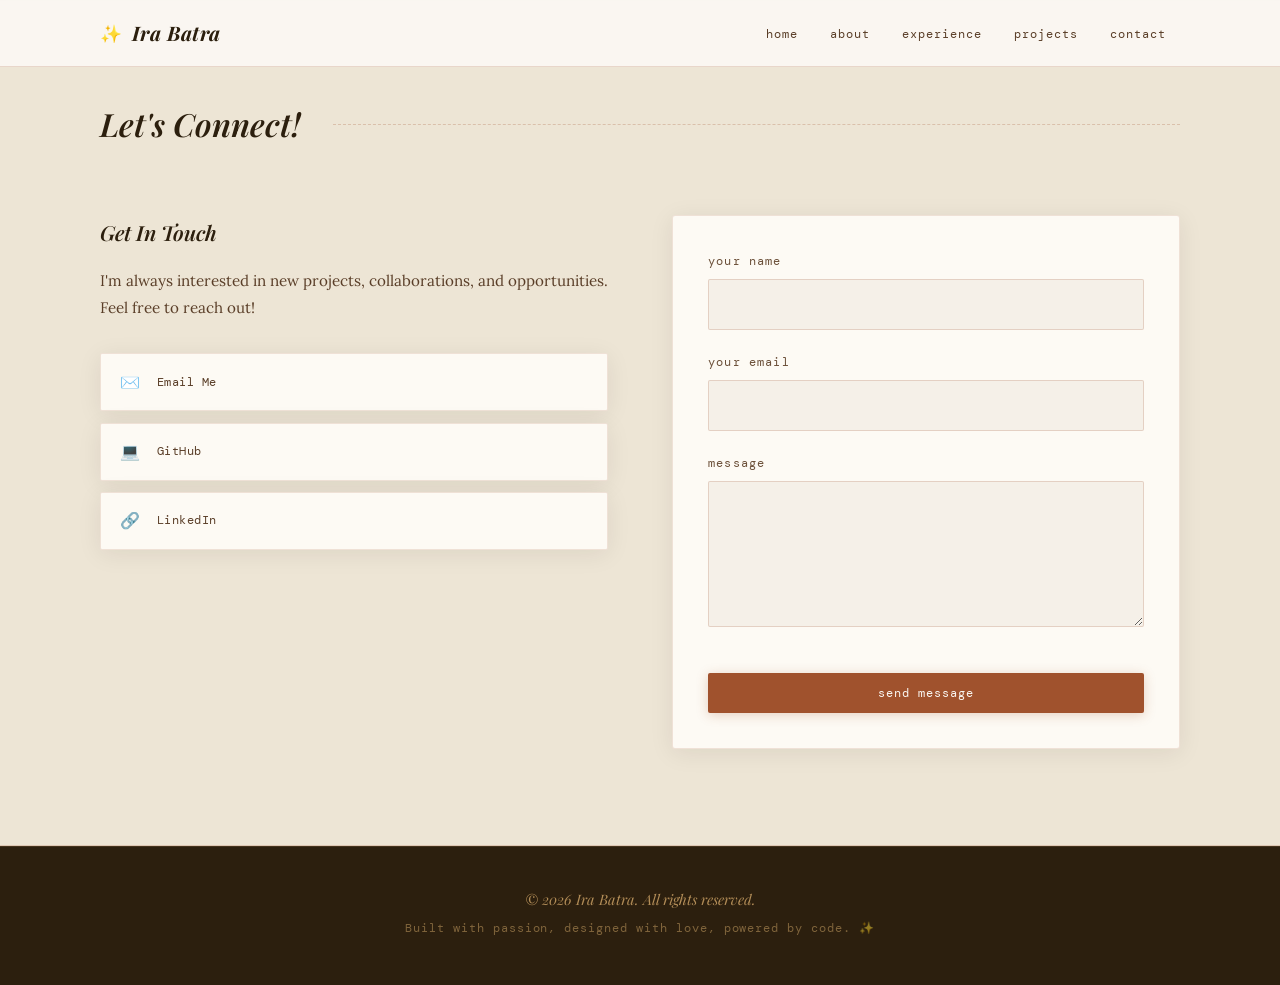
==== contact.html @ 622c117f "Changed Layout" ====
<!DOCTYPE html>
<html lang="en">
<head>
    <meta charset="UTF-8">
    <meta name="viewport" content="width=device-width, initial-scale=1.0">
    <title>Contact - Ira Batra</title>
    <link rel="stylesheet" href="css/style.css">
</head>
<body>
    <!-- Navigation -->
    <nav class="navbar">
        <div class="nav-container">
            <div class="nav-logo">
                <span class="logo-icon">✨</span>
                <span class="logo-text">Ira Batra</span>
            </div>
            <ul class="nav-menu">
                <li><a href="index.html" class="nav-link">Home</a></li>
                <li><a href="index.html#about" class="nav-link">About</a></li>
                <li><a href="experience.html" class="nav-link">Experience</a></li>
                <li><a href="projects.html" class="nav-link">Projects</a></li>
                <li><a href="contact.html" class="nav-link">Contact</a></li>
            </ul>
            <div class="hamburger">
                <span></span>
                <span></span>
                <span></span>
            </div>
        </div>
    </nav>

    <!-- Contact Section -->
    <section id="contact" class="contact">
        <div class="section-header">
            <h2>Let's Connect!</h2>
            <div class="header-line"></div>
        </div>
        <div class="contact-container">
            <div class="contact-info">
                <h3>Get In Touch</h3>
                <p>I'm always interested in new projects, collaborations, and opportunities. Feel free to reach out!</p>
                <div class="contact-links-group">
                    <a href="mailto:irabatra21@gmail.com" class="contact-link">
                        <span class="link-icon">✉️</span>
                        <span>Email Me</span>
                    </a>
                    <a href="https://github.com/iba21-04" target="_blank" class="contact-link">
                        <span class="link-icon">💻</span>
                        <span>GitHub</span>
                    </a>
                    <a href="https://www.linkedin.com/in/ira-batra-20b512243/" target="_blank" class="contact-link">
                        <span class="link-icon">🔗</span>
                        <span>LinkedIn</span>
                    </a>
                </div>
            </div>

            <form class="contact-form" id="contactForm">
                <div class="form-group">
                    <label for="name">Your Name</label>
                    <input type="text" id="name" name="name" required>
                    <div class="input-glow"></div>
                </div>

                <div class="form-group">
                    <label for="email">Your Email</label>
                    <input type="email" id="email" name="email" required>
                    <div class="input-glow"></div>
                </div>

                <div class="form-group">
                    <label for="message">Message</label>
                    <textarea id="message" name="message" rows="5" required></textarea>
                    <div class="input-glow"></div>
                </div>

                <button type="submit" class="btn btn-primary btn-submit">Send Message</button>
            </form>
        </div>
    </section>

    <!-- Footer -->
    <footer class="footer">
        <div class="footer-content">
            <p>&copy; 2026 Ira Batra. All rights reserved.</p>
            <p>Built with passion, designed with love, powered by code. ✨</p>
        </div>
    </footer>

    <!-- Scroll to Top Button -->
    <button class="scroll-to-top" onclick="scrollToTop()">↑</button>

    <script src="js/script.js"></script>
</body>
</html>
---- css/style.css ----
@import url('https://fonts.googleapis.com/css2?family=Playfair+Display:ital,wght@0,400;0,600;0,700;1,400;1,600&family=Lora:ital,wght@0,400;0,500;1,400&family=DM+Mono:ital,wght@0,400;0,500;1,400&display=swap');

:root {
    --parchment: #f5f0e8;
    --parchment-warm: #ede5d5;
    --parchment-deep: #e0d4c0;
    --cream: #faf7f2;
    --cream-dark: #f0ead8;
    --flour: #f9f6f0;
    --ink: #2c1f0e;
    --ink-light: #4a3728;
    --ink-mid: #6b4f38;
    --brown-warm: #8b5e3c;
    --cinnamon: #a0522d;
    --cinnamon-light: #c47b4a;
    --vanilla: #d4a96a;
    --caramel: #c8860a;
    --caramel-light: #e8a830;
    --rye: #b8956a;
    --card-bg: #fdfaf4;
    --card-border: rgba(160, 82, 45, 0.15);
    --divider: rgba(160, 82, 45, 0.2);
    --text-primary: #2c1f0e;
    --text-secondary: #5a3e28;
    --text-muted: #8a6a50;
    --text-light: #b8956a;
    --shadow-warm: 0 4px 24px rgba(44, 31, 14, 0.08);
    --shadow-hover: 0 12px 40px rgba(44, 31, 14, 0.14);
    --glow-cinnamon: 0 0 0 3px rgba(160, 82, 45, 0.12);
    --transition: all 0.35s cubic-bezier(0.4, 0, 0.2, 1);
    --font-display: 'Playfair Display', Georgia, serif;
    --font-body: 'Lora', Georgia, serif;
    --font-mono: 'DM Mono', 'Courier New', monospace;
}

* { margin: 0; padding: 0; box-sizing: border-box; }
html { scroll-behavior: smooth; }

body {
    font-family: var(--font-body);
    background: var(--cream);
    color: var(--text-primary);
    line-height: 1.7;
    overflow-x: hidden;
}

body::after {
    content: '';
    position: fixed;
    inset: 0;
    background: radial-gradient(ellipse at 50% 0%, rgba(212, 169, 106, 0.06) 0%, transparent 60%);
    pointer-events: none;
    z-index: 0;
}

/* ==================== NAVBAR ==================== */
.navbar {
    position: fixed;
    top: 0;
    width: 100%;
    background: rgba(250, 247, 242, 0.96);
    backdrop-filter: blur(8px);
    border-bottom: 1px solid var(--divider);
    z-index: 1000;
    padding: 1rem 0;
}

.nav-container {
    max-width: 1160px;
    margin: 0 auto;
    display: flex;
    justify-content: space-between;
    align-items: center;
    padding: 0 2.5rem;
}

.nav-logo {
    display: flex;
    align-items: center;
    gap: 0.6rem;
    font-family: var(--font-display);
    font-size: 1.25rem;
    font-weight: 700;
    color: var(--ink);
    letter-spacing: 0.02em;
    font-style: italic;
}

.logo-icon {
    font-size: 1.1rem;
    font-style: normal;
}

.nav-menu {
    display: flex;
    list-style: none;
    gap: 0.2rem;
}

.nav-link {
    color: var(--text-secondary);
    text-decoration: none;
    font-family: var(--font-mono);
    font-size: 0.78rem;
    letter-spacing: 0.08em;
    padding: 0.4rem 0.9rem;
    border-radius: 20px;
    transition: var(--transition);
    text-transform: lowercase;
}

.nav-link:hover {
    color: var(--cinnamon);
    background: rgba(160, 82, 45, 0.07);
}

.hamburger {
    display: none;
    flex-direction: column;
    cursor: pointer;
    gap: 0.4rem;
}

.hamburger span {
    width: 22px;
    height: 1.5px;
    background: var(--ink);
    border-radius: 1px;
    transition: var(--transition);
}

/* ==================== HERO ==================== */
.hero {
    min-height: 100vh;
    display: flex;
    align-items: center;
    margin-top: 60px;
    position: relative;
    overflow: hidden;
    background: var(--cream);
}

.hero::before {
    content: '';
    position: absolute;
    inset: 0;
    background-image: repeating-linear-gradient(
        transparent,
        transparent 39px,
        rgba(160, 82, 45, 0.05) 39px,
        rgba(160, 82, 45, 0.05) 40px
    );
    pointer-events: none;
}

.hero::after {
    content: '';
    position: absolute;
    top: 0; left: 200px;
    width: 1px; height: 100%;
    background: rgba(212, 169, 106, 0.2);
    pointer-events: none;
}

.hero-content {
    display: grid;
    grid-template-columns: 1fr auto;
    gap: 5rem;
    align-items: center;
    max-width: 1160px;
    margin: 0 auto;
    padding: 0 2.5rem;
    position: relative;
    z-index: 1;
}

.hero-text::before {
    content: 'portfolio.recipe';
    display: block;
    font-family: var(--font-mono);
    font-size: 0.72rem;
    color: var(--text-muted);
    letter-spacing: 0.12em;
    margin-bottom: 1.5rem;
}

.hero-text h1 {
    font-family: var(--font-display);
    font-size: 4rem;
    font-weight: 700;
    color: var(--ink);
    line-height: 1.1;
    margin-bottom: 1.5rem;
    font-style: italic;
}

.glitch::before, .glitch::after { display: none; }

.tagline {
    font-family: var(--font-body);
    font-size: 1.05rem;
    color: var(--text-secondary);
    margin-bottom: 0.4rem;
    font-style: italic;
}

.tagline::before { content: none; }

.subtitle {
    font-family: var(--font-mono);
    font-size: 0.78rem;
    color: var(--text-muted);
    letter-spacing: 0.15em;
    margin-bottom: 2.5rem;
}

.subtitle::before { content: none; }

.hero-buttons {
    display: flex;
    gap: 1rem;
    flex-wrap: wrap;
}

.profile-container {
    position: relative;
    width: 260px;
    height: 340px;
    flex-shrink: 0;
}

.profile-container::before {
    content: '';
    position: absolute;
    top: -10px; left: -10px;
    right: 10px; bottom: 10px;
    background: var(--parchment-warm);
    border: 1px solid var(--divider);
    border-radius: 2px;
    box-shadow: var(--shadow-warm);
    z-index: -1;
    transform: rotate(-1.5deg);
}

.profile-container::after {
    content: '';
    position: absolute;
    top: 5px; left: 5px;
    right: -5px; bottom: -5px;
    background: var(--parchment-deep);
    border: 1px solid rgba(160, 82, 45, 0.1);
    border-radius: 2px;
    z-index: -2;
    transform: rotate(1deg);
}

.profile-glow { display: none; }

.profile-pic {
    width: 100%;
    height: 100%;
    object-fit: cover;
    border-radius: 2px;
    border: 1px solid rgba(160, 82, 45, 0.15);
    filter: sepia(8%) contrast(1.02) brightness(1.01);
    transition: var(--transition);
    position: relative;
    z-index: 1;
}

.profile-pic:hover {
    filter: sepia(0%) contrast(1.05) brightness(1.03);
}

.floating-particles { position: absolute; inset: 0; pointer-events: none; }

.particle {
    position: absolute;
    font-family: var(--font-mono);
    font-size: 0.6rem;
    color: var(--text-muted);
    opacity: 0;
    animation: drift 18s infinite ease-in-out;
    letter-spacing: 0.05em;
    white-space: nowrap;
}

.particle:nth-child(1) { top: 12%; left: 3%; animation-delay: 0s; }
.particle:nth-child(2) { top: 42%; left: 78%; animation-delay: 3s; }
.particle:nth-child(3) { top: 78%; left: 8%; animation-delay: 6s; }
.particle:nth-child(4) { top: 22%; left: 68%; animation-delay: 9s; }
.particle:nth-child(5) { top: 62%; left: 45%; animation-delay: 12s; }

.particle:nth-child(1)::before { content: '1 cup creativity'; }
.particle:nth-child(2)::before { content: '2 tsp precision'; }
.particle:nth-child(3)::before { content: '½ cup patience'; }
.particle:nth-child(4)::before { content: 'pinch of chaos'; }
.particle:nth-child(5)::before { content: 'fold until elegant'; }

@keyframes drift {
    0%, 100% { opacity: 0; transform: translateY(0); }
    20%, 80% { opacity: 0.45; }
    50% { opacity: 0.65; transform: translateY(-12px); }
}

/* ==================== BUTTONS ==================== */
.btn {
    padding: 0.75rem 1.8rem;
    border: none;
    border-radius: 2px;
    font-family: var(--font-mono);
    font-size: 0.78rem;
    cursor: pointer;
    transition: var(--transition);
    letter-spacing: 0.08em;
    text-transform: lowercase;
    position: relative;
    clip-path: none;
}

.btn-primary {
    background: var(--cinnamon);
    color: var(--cream);
    box-shadow: 0 2px 12px rgba(160, 82, 45, 0.25);
}

.btn-primary:hover {
    background: var(--ink-light);
    transform: translateY(-2px);
    box-shadow: 0 6px 20px rgba(160, 82, 45, 0.3);
}

.btn-secondary {
    background: transparent;
    color: var(--cinnamon);
    border: 1px solid rgba(160, 82, 45, 0.4);
}

.btn-secondary:hover {
    background: rgba(160, 82, 45, 0.06);
    border-color: var(--cinnamon);
    transform: translateY(-2px);
}

.btn-submit { width: 100%; margin-top: 1rem; }

/* ==================== SECTIONS ==================== */
section {
    padding: 6rem 2.5rem;
    max-width: 1160px;
    margin: 0 auto;
    position: relative;
    z-index: 1;
}

.section-header {
    display: flex;
    align-items: center;
    gap: 2rem;
    margin-bottom: 4rem;
    text-align: left;
}

.section-header h2 {
    font-family: var(--font-display);
    font-size: 2rem;
    font-weight: 600;
    color: var(--ink);
    white-space: nowrap;
    font-style: italic;
    background: none;
    -webkit-text-fill-color: unset;
    -webkit-background-clip: unset;
}

.section-header h2::before,
.section-header h2::after { content: none; }

.header-line {
    flex: 1;
    height: 0;
    border-top: 1px dashed rgba(160, 82, 45, 0.25);
    background: none;
    animation: none;
}

/* ==================== ABOUT ==================== */
.about {
    background: var(--parchment-warm);
    border-top: 1px solid var(--divider);
    border-bottom: 1px solid var(--divider);
    max-width: 100%;
    padding: 6rem calc((100% - 1160px) / 2 + 2.5rem);
}

.about-content {
    display: grid;
    grid-template-columns: 1fr 1fr;
    gap: 4rem;
    align-items: start;
}

.about-text {
    color: var(--text-secondary);
    font-size: 1rem;
    line-height: 1.85;
}

.about-intro {
    font-size: 1.08rem;
    color: var(--ink);
    margin-bottom: 1.5rem;
    font-style: italic;
    padding-left: 1.5rem;
    border-left: none;
    position: relative;
}

.about-intro::before {
    content: '\201C';
    position: absolute;
    left: 0; top: -10px;
    font-family: var(--font-display);
    font-size: 3rem;
    color: var(--vanilla);
    line-height: 1;
}

.skills-grid { display: grid; gap: 1.2rem; }

.skill-category {
    padding: 1.4rem 1.6rem;
    background: var(--card-bg);
    border: 1px solid var(--card-border);
    border-radius: 3px;
    transition: var(--transition);
    position: relative;
    box-shadow: var(--shadow-warm);
}

.skill-category::before {
    content: attr(data-ref);
    position: absolute;
    top: -11px; left: 16px;
    font-family: var(--font-mono);
    font-size: 0.62rem;
    color: var(--cinnamon);
    background: var(--card-bg);
    padding: 0 8px;
    letter-spacing: 0.1em;
    text-transform: lowercase;
    border: 1px solid var(--card-border);
    border-radius: 20px;
}

.skill-category:hover {
    border-color: rgba(160, 82, 45, 0.3);
    box-shadow: var(--shadow-hover);
    transform: translateY(-2px);
}

.skill-category h3 {
    font-family: var(--font-display);
    font-size: 0.9rem;
    font-weight: 600;
    color: var(--cinnamon);
    margin-bottom: 0.9rem;
    font-style: italic;
}

.skill-tags { display: flex; flex-wrap: wrap; gap: 0.5rem; }

.skill-tag {
    display: inline-block;
    padding: 0.3rem 0.8rem;
    background: var(--parchment);
    border: 1px solid rgba(160, 82, 45, 0.2);
    color: var(--ink-light);
    border-radius: 20px;
    font-family: var(--font-mono);
    font-size: 0.74rem;
    transition: var(--transition);
}

.skill-tag:hover {
    background: var(--cinnamon);
    color: var(--cream);
    border-color: var(--cinnamon);
    transform: translateY(-1px);
}

/* ==================== EXPERIENCE ==================== */
.experience { background: var(--cream); }

.experience-timeline { position: relative; padding: 1rem 0; }

.experience-timeline::before {
    content: '';
    position: absolute;
    left: 50%;
    transform: translateX(-50%);
    width: 1px;
    height: 100%;
    background: repeating-linear-gradient(
        to bottom,
        var(--divider) 0px,
        var(--divider) 8px,
        transparent 8px,
        transparent 16px
    );
}

.timeline-item {
    margin-bottom: 3.5rem;
    display: grid;
    grid-template-columns: 1fr 1fr;
    gap: 3rem;
    align-items: center;
    position: relative;
}

.timeline-item:nth-child(even) { direction: rtl; }
.timeline-item:nth-child(even) .experience-card { direction: ltr; }

.timeline-item[data-year]::before {
    content: attr(data-year);
    position: absolute;
    left: 50%;
    transform: translateX(-50%);
    font-family: var(--font-mono);
    font-size: 0.65rem;
    color: var(--text-muted);
    background: var(--cream);
    padding: 2px 10px;
    letter-spacing: 0.1em;
    border: 1px solid var(--divider);
    border-radius: 20px;
    z-index: 5;
    top: -14px;
}

.timeline-dot {
    width: 120px;
    height: 120px;
    background: var(--card-bg);
    border: 1px solid var(--card-border);
    border-radius: 50%;
    margin: 0 auto;
    box-shadow: var(--shadow-warm);
    transition: var(--transition);
    display: flex;
    align-items: center;
    justify-content: center;
    overflow: hidden;
}

.timeline-dot::before { display: none; }

.timeline-image {
    width: 80%;
    height: 80%;
    object-fit: contain;
    border-radius: 50%;
    filter: sepia(10%) contrast(0.95);
    transition: var(--transition);
}

.timeline-item:hover .timeline-dot {
    box-shadow: var(--shadow-hover);
    border-color: rgba(160, 82, 45, 0.25);
}

.timeline-item:hover .timeline-image { filter: sepia(0%) contrast(1); }

.experience-card {
    padding: 1.8rem 2rem;
    background: var(--card-bg);
    border: 1px solid var(--card-border);
    border-radius: 3px;
    box-shadow: var(--shadow-warm);
    transition: var(--transition);
    position: relative;
}

.experience-card::before {
    content: '';
    position: absolute;
    top: 0; left: 0;
    width: 100%; height: 3px;
    background: linear-gradient(90deg, var(--cinnamon-light), var(--vanilla));
    border-radius: 3px 3px 0 0;
    opacity: 0;
    transition: var(--transition);
}

.experience-card:hover { box-shadow: var(--shadow-hover); transform: translateY(-4px); }
.experience-card:hover::before { opacity: 1; }

.card-header h3 {
    font-family: var(--font-display);
    color: var(--ink);
    font-size: 1.1rem;
    font-weight: 600;
    margin-bottom: 0.35rem;
}

.company {
    font-family: var(--font-mono);
    color: var(--cinnamon);
    font-size: 0.8rem;
    margin-bottom: 0.3rem;
    letter-spacing: 0.05em;
}

.date {
    font-family: var(--font-mono);
    color: var(--text-muted);
    font-size: 0.73rem;
    letter-spacing: 0.05em;
}

.location {
    font-family: var(--font-mono);
    color: var(--text-light);
    font-size: 0.75rem;
    margin: 0.8rem 0;
}

.location::before { content: '— '; }

.highlights { list-style: none; color: var(--text-secondary); font-size: 0.93rem; }

.highlights li {
    margin-bottom: 0.6rem;
    padding-left: 1.4rem;
    position: relative;
    line-height: 1.6;
}

.highlights li::before {
    content: '·';
    color: var(--cinnamon-light);
    position: absolute;
    left: 0;
    font-size: 1.3rem;
    line-height: 1.2;
}

/* ==================== PROJECTS ==================== */
.projects {
    background: var(--parchment-warm);
    border-top: 1px solid var(--divider);
    border-bottom: 1px solid var(--divider);
    max-width: 100%;
    padding: 6rem calc((100% - 1160px) / 2 + 2.5rem);
}

.projects-grid {
    display: grid;
    grid-template-columns: repeat(auto-fit, minmax(300px, 1fr));
    gap: 1.5rem;
}

.project-card {
    padding: 1.8rem 2rem;
    background: var(--card-bg);
    border: 1px solid var(--card-border);
    border-radius: 3px;
    transition: var(--transition);
    position: relative;
    overflow: hidden;
    display: flex;
    flex-direction: column;
    box-shadow: var(--shadow-warm);
}

.project-card::before {
    content: '';
    position: absolute;
    top: 0; right: 0;
    width: 28px; height: 28px;
    background: var(--parchment-warm);
    clip-path: polygon(100% 0, 0 0, 100% 100%);
    border-left: 1px solid var(--card-border);
    border-bottom: 1px solid var(--card-border);
}

.project-card::after {
    content: '';
    position: absolute;
    bottom: 0; left: 0;
    width: 0; height: 1px;
    background: var(--cinnamon);
    transition: 0.4s ease;
    opacity: 0.4;
}

.project-card:hover::after { width: 100%; }
.project-card:hover { box-shadow: var(--shadow-hover); transform: translateY(-5px); border-color: rgba(160, 82, 45, 0.25); }

.project-header {
    display: flex;
    gap: 0.8rem;
    margin-bottom: 0.5rem;
    align-items: flex-start;
}

.project-icon { font-size: 1.4rem; line-height: 1; flex-shrink: 0; margin-top: 2px; }

.project-header h3 {
    font-family: var(--font-display);
    color: var(--ink);
    font-size: 1rem;
    font-weight: 600;
    line-height: 1.35;
    font-style: italic;
}

.project-date {
    font-family: var(--font-mono);
    color: var(--text-muted);
    font-size: 0.7rem;
    margin-bottom: 0.8rem;
    letter-spacing: 0.08em;
}

.project-description {
    color: var(--text-secondary);
    font-size: 0.9rem;
    line-height: 1.7;
    flex: 1;
    margin-bottom: 1.2rem;
}

.tech-stack { display: flex; flex-wrap: wrap; gap: 0.45rem; margin-top: auto; }

.tech-stack span {
    padding: 0.25rem 0.7rem;
    background: var(--parchment);
    border: 1px solid rgba(160, 82, 45, 0.18);
    color: var(--ink-mid);
    border-radius: 20px;
    font-family: var(--font-mono);
    font-size: 0.68rem;
    letter-spacing: 0.04em;
    transition: var(--transition);
}

.tech-stack span:hover {
    background: var(--cinnamon);
    color: var(--cream);
    border-color: var(--cinnamon);
}

/* ==================== EDUCATION ==================== */
.education { background: var(--cream); }

.education-container {
    display: grid;
    grid-template-columns: 1fr 1fr;
    gap: 2rem;
}

.education-card {
    padding: 2rem 2.2rem;
    background: var(--card-bg);
    border: 1px solid var(--card-border);
    border-radius: 3px;
    box-shadow: var(--shadow-warm);
    transition: var(--transition);
    position: relative;
}

.education-card::before {
    content: '';
    position: absolute;
    top: 0; left: 0;
    width: 3px; height: 100%;
    background: linear-gradient(to bottom, var(--cinnamon), var(--vanilla));
    border-radius: 3px 0 0 3px;
}

.education-card:hover { box-shadow: var(--shadow-hover); }

.edu-header h3 {
    font-family: var(--font-display);
    color: var(--ink);
    font-size: 1.2rem;
    font-weight: 600;
    margin-bottom: 0.4rem;
    font-style: italic;
}

.edu-school {
    font-family: var(--font-mono);
    color: var(--cinnamon);
    font-size: 0.82rem;
    font-weight: 400;
    margin-bottom: 0.35rem;
    letter-spacing: 0.05em;
}

.edu-date {
    font-family: var(--font-mono);
    color: var(--text-muted);
    font-size: 0.72rem;
    margin-bottom: 1.2rem;
    letter-spacing: 0.05em;
}

.edu-details { color: var(--text-secondary); font-size: 0.93rem; line-height: 1.8; }
.edu-details p { margin-bottom: 0.6rem; }

.edu-details strong {
    font-family: var(--font-mono);
    color: var(--ink-mid);
    font-size: 0.72rem;
    letter-spacing: 0.08em;
    text-transform: lowercase;
    font-weight: 500;
}

.achievements {
    padding: 2rem 2.2rem;
    background: var(--card-bg);
    border: 1px solid var(--card-border);
    border-radius: 3px;
    box-shadow: var(--shadow-warm);
}

.achievements h3 {
    font-family: var(--font-display);
    color: var(--ink);
    font-size: 1.1rem;
    font-weight: 600;
    font-style: italic;
    margin-bottom: 1.5rem;
    text-transform: none;
    letter-spacing: 0;
}

.achievement-list { display: grid; gap: 1rem; }

.achievement-item {
    display: flex;
    gap: 1rem;
    align-items: flex-start;
    padding: 1rem 1.2rem;
    background: var(--parchment);
    border: 1px solid rgba(160, 82, 45, 0.1);
    border-left: 2px solid var(--vanilla);
    border-radius: 2px;
    transition: var(--transition);
}

.achievement-item:hover {
    background: var(--parchment-warm);
    border-left-color: var(--cinnamon);
    transform: translateX(3px);
}

.achievement-icon { font-size: 1.1rem; min-width: 24px; margin-top: 1px; }

.achievement-item h4 {
    font-family: var(--font-body);
    color: var(--ink);
    font-size: 0.9rem;
    font-weight: 500;
    margin-bottom: 0.3rem;
}

.achievement-item p {
    font-family: var(--font-mono);
    color: var(--text-muted);
    font-size: 0.72rem;
    line-height: 1.6;
}

.extracurricular {
    padding: 2rem 2.2rem;
    background: var(--parchment-warm);
    border: 1px solid var(--card-border);
    border-radius: 3px;
    grid-column: 1 / -1;
    box-shadow: var(--shadow-warm);
}

.extracurricular h3 {
    font-family: var(--font-display);
    color: var(--ink);
    font-size: 1.1rem;
    font-weight: 600;
    font-style: italic;
    margin-bottom: 1.5rem;
    text-transform: none;
    letter-spacing: 0;
    text-shadow: none;
}

.extracurricular-list {
    display: grid;
    grid-template-columns: repeat(auto-fit, minmax(240px, 1fr));
    gap: 1rem;
}

.extracurricular-item {
    padding: 1.3rem 1.5rem;
    background: var(--card-bg);
    border: 1px solid var(--card-border);
    border-radius: 2px;
    transition: var(--transition);
}

.extracurricular-item:hover {
    border-color: rgba(160, 82, 45, 0.25);
    box-shadow: 0 4px 16px rgba(44, 31, 14, 0.08);
    transform: translateY(-2px);
}

.extracurricular-item h4 {
    font-family: var(--font-body);
    color: var(--ink);
    font-size: 0.92rem;
    font-weight: 500;
    margin-bottom: 0.4rem;
}

.extracurricular-item p { color: var(--text-secondary); font-size: 0.85rem; margin-bottom: 0.3rem; }

.small-text {
    font-family: var(--font-mono);
    color: var(--text-muted);
    font-size: 0.75rem;
    letter-spacing: 0.02em;
}

/* ==================== CONTACT ==================== */
.contact {
    background: var(--parchment-warm);
    border-top: 1px solid var(--divider);
    border-bottom: 1px solid var(--divider);
    max-width: 100%;
    padding: 6rem calc((100% - 1160px) / 2 + 2.5rem);
}

.contact-container {
    display: grid;
    grid-template-columns: 1fr 1fr;
    gap: 4rem;
    align-items: start;
}

.contact-info h3 {
    font-family: var(--font-display);
    color: var(--ink);
    font-size: 1.3rem;
    font-weight: 600;
    font-style: italic;
    margin-bottom: 1rem;
    text-transform: none;
    letter-spacing: 0;
}

.contact-info p { color: var(--text-secondary); margin-bottom: 2rem; line-height: 1.8; font-size: 0.95rem; }

.contact-links-group { display: flex; flex-direction: column; gap: 0.7rem; }

.contact-link {
    display: flex;
    align-items: center;
    gap: 1rem;
    padding: 0.9rem 1.2rem;
    background: var(--card-bg);
    border: 1px solid var(--card-border);
    border-radius: 2px;
    color: var(--text-secondary);
    text-decoration: none;
    font-family: var(--font-mono);
    font-size: 0.78rem;
    letter-spacing: 0.04em;
    transition: var(--transition);
    box-shadow: var(--shadow-warm);
}

.contact-link:hover {
    border-color: rgba(160, 82, 45, 0.3);
    color: var(--cinnamon);
    transform: translateX(4px);
    box-shadow: var(--shadow-hover);
}

.link-icon { font-size: 1rem; }

.contact-form {
    background: var(--card-bg);
    padding: 2.2rem;
    border: 1px solid var(--card-border);
    border-radius: 3px;
    box-shadow: var(--shadow-warm);
}

.form-group { margin-bottom: 1.4rem; position: relative; }

.form-group label {
    display: block;
    font-family: var(--font-mono);
    color: var(--ink-mid);
    font-size: 0.72rem;
    letter-spacing: 0.1em;
    margin-bottom: 0.5rem;
    text-transform: lowercase;
}

.form-group input,
.form-group textarea {
    width: 100%;
    padding: 0.8rem 1rem;
    background: var(--parchment);
    border: 1px solid rgba(160, 82, 45, 0.2);
    border-radius: 2px;
    color: var(--ink);
    font-family: var(--font-body);
    font-size: 0.92rem;
    transition: var(--transition);
    line-height: 1.6;
}

.form-group textarea { resize: vertical; min-height: 110px; }

.form-group input:focus,
.form-group textarea:focus {
    outline: none;
    border-color: var(--cinnamon-light);
    background: var(--flour);
    box-shadow: var(--glow-cinnamon);
}

.input-glow {
    position: absolute;
    bottom: 0; left: 0;
    width: 0; height: 1px;
    background: var(--cinnamon);
    transition: var(--transition);
    opacity: 0.5;
}

.form-group input:focus ~ .input-glow,
.form-group textarea:focus ~ .input-glow { width: 100%; }

/* ==================== FOOTER ==================== */
.footer {
    background: var(--ink);
    border-top: 1px solid rgba(212, 169, 106, 0.15);
    padding: 2.5rem;
    text-align: center;
    position: relative;
    z-index: 1;
}

.footer::before { display: none; }

.footer-content p {
    font-family: var(--font-mono);
    color: rgba(212, 169, 106, 0.5);
    font-size: 0.75rem;
    letter-spacing: 0.08em;
    margin-bottom: 0.4rem;
}

.footer-content p:first-child {
    color: rgba(212, 169, 106, 0.8);
    font-family: var(--font-display);
    font-size: 0.9rem;
    font-style: italic;
    letter-spacing: 0;
}

/* ==================== SCROLL TO TOP ==================== */
.scroll-to-top {
    position: fixed;
    bottom: 2rem; right: 2rem;
    width: 42px; height: 42px;
    background: var(--card-bg);
    border: 1px solid var(--card-border);
    border-radius: 50%;
    color: var(--cinnamon);
    font-size: 1rem;
    cursor: pointer;
    display: none;
    align-items: center;
    justify-content: center;
    z-index: 999;
    transition: var(--transition);
    box-shadow: var(--shadow-warm);
}

.scroll-to-top:hover {
    background: var(--cinnamon);
    color: var(--cream);
    box-shadow: var(--shadow-hover);
    transform: translateY(-3px);
}

.scroll-to-top.show { display: flex; }

/* ==================== ANIMATIONS ==================== */
@keyframes slideInFromLeft { from { opacity: 0; transform: translateX(-20px); } to { opacity: 1; transform: translateX(0); } }
@keyframes slideInFromRight { from { opacity: 0; transform: translateX(20px); } to { opacity: 1; transform: translateX(0); } }
@keyframes fadeInUp { from { opacity: 0; transform: translateY(16px); } to { opacity: 1; transform: translateY(0); } }

.fade-in { animation: fadeInUp 0.5s ease-out forwards; opacity: 0; }
.slide-in-left { animation: slideInFromLeft 0.5s ease-out forwards; opacity: 0; }
.slide-in-right { animation: slideInFromRight 0.5s ease-out forwards; opacity: 0; }

/* ==================== RESPONSIVE ==================== */
@media (max-width: 768px) {
    .hamburger { display: flex; }
    .nav-menu { display: none; }
    .hero-content { grid-template-columns: 1fr; gap: 3rem; }
    .hero::after { display: none; }
    .hero-text h1 { font-size: 2.8rem; }
    .profile-container { width: 220px; height: 290px; margin: 0 auto; }
    .about { padding: 4rem 1.5rem; max-width: 100%; }
    .about-content { grid-template-columns: 1fr; gap: 2.5rem; }
    .projects { padding: 4rem 1.5rem; max-width: 100%; }
    .projects-grid { grid-template-columns: 1fr; }
    .contact { padding: 4rem 1.5rem; max-width: 100%; }
    .contact-container { grid-template-columns: 1fr; gap: 2.5rem; }
    .education-container { grid-template-columns: 1fr; }
    .experience-timeline::before { left: 20px; }
    .timeline-item { grid-template-columns: 1fr; margin-left: 50px; }
    .timeline-item:nth-child(even) { direction: ltr; }
    .timeline-dot { margin-left: -36px; }
    .section-header { flex-direction: column; align-items: flex-start; gap: 0.5rem; }
    .header-line { width: 100%; }
    section { padding: 4rem 1.5rem; }
}

@media (max-width: 480px) {
    .hero-text h1 { font-size: 2.2rem; }
    .hero-buttons { flex-direction: column; }
    .btn { width: 100%; text-align: center; }
    .profile-container { width: 180px; height: 240px; }
    section { padding: 3rem 1rem; }
    .about, .projects, .contact { padding: 3rem 1rem; }
    .scroll-to-top { bottom: 1rem; right: 1rem; }
}
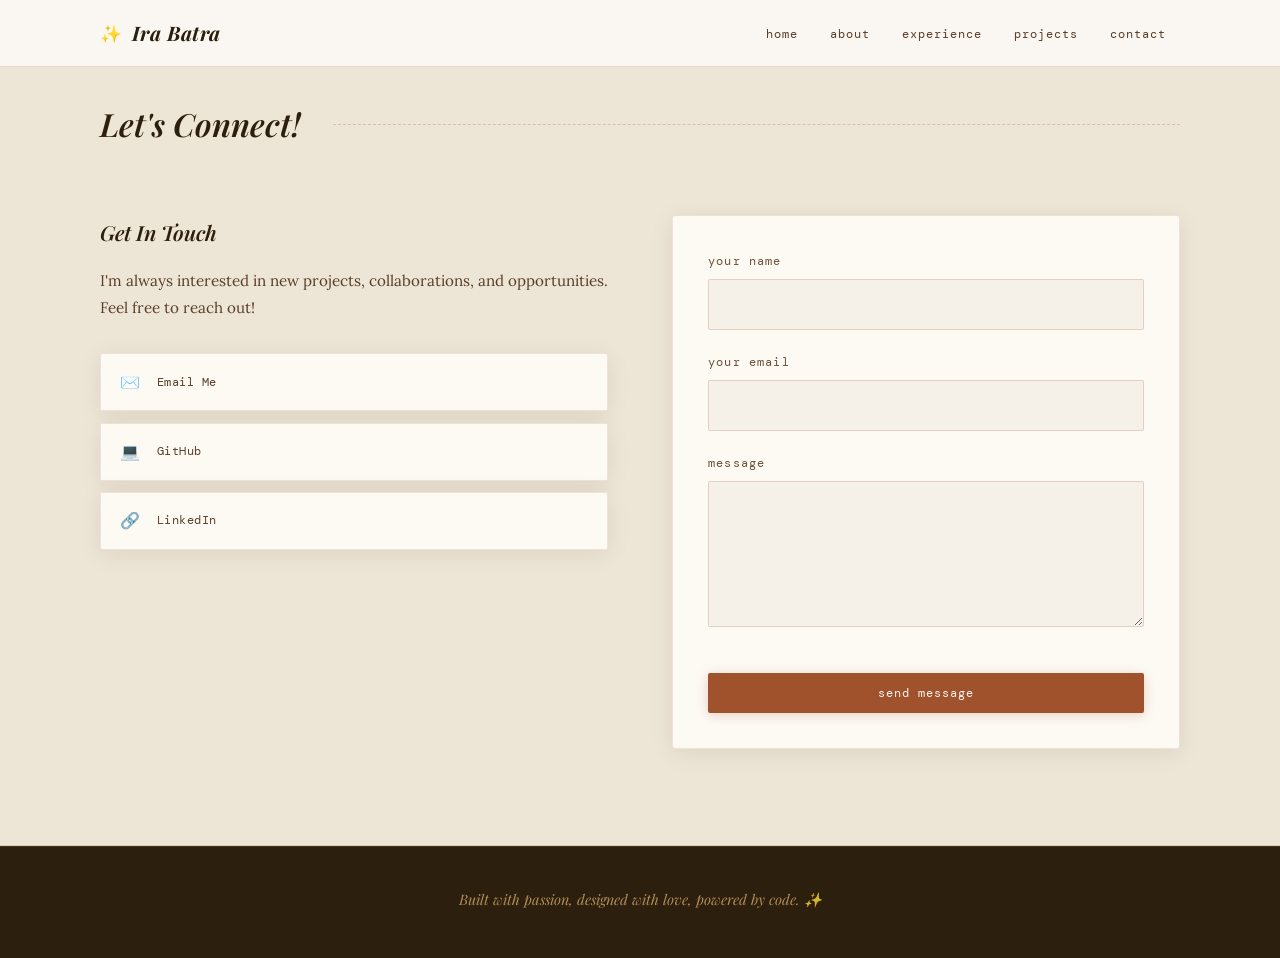
==== commit aeb02e85: "updated footer" ====
--- a/contact.html
+++ b/contact.html
@@ -82,7 +82,6 @@
     <!-- Footer -->
     <footer class="footer">
         <div class="footer-content">
-            <p>&copy; 2026 Ira Batra. All rights reserved.</p>
             <p>Built with passion, designed with love, powered by code. ✨</p>
         </div>
     </footer>
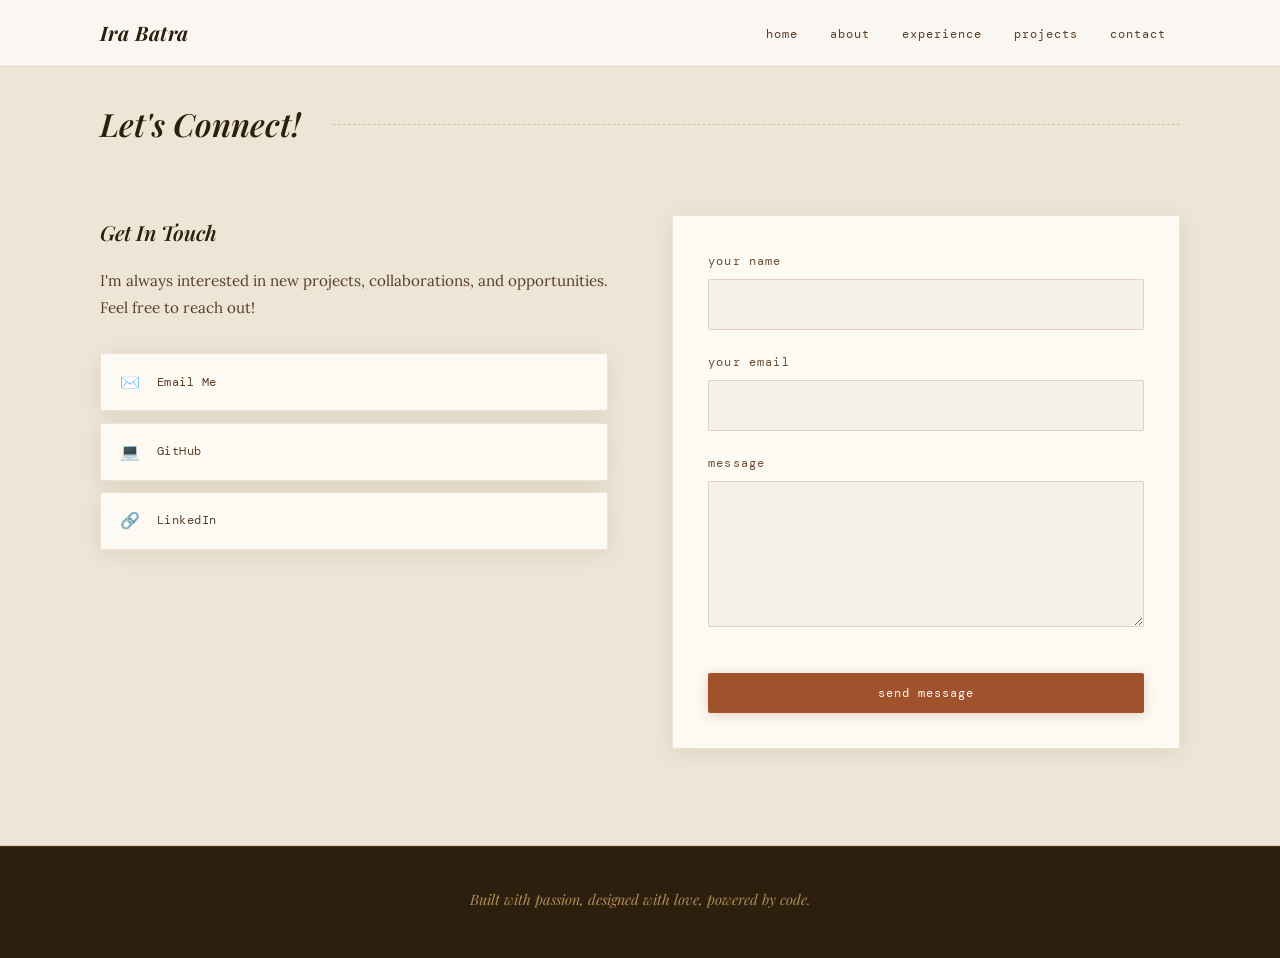
==== commit 394afbfe: "Updated Projects" ====
--- a/contact.html
+++ b/contact.html
@@ -11,7 +11,6 @@
     <nav class="navbar">
         <div class="nav-container">
             <div class="nav-logo">
-                <span class="logo-icon">✨</span>
                 <span class="logo-text">Ira Batra</span>
             </div>
             <ul class="nav-menu">
@@ -82,7 +81,7 @@
     <!-- Footer -->
     <footer class="footer">
         <div class="footer-content">
-            <p>Built with passion, designed with love, powered by code. ✨</p>
+            <p>Built with passion, designed with love, powered by code. </p>
         </div>
     </footer>
 
